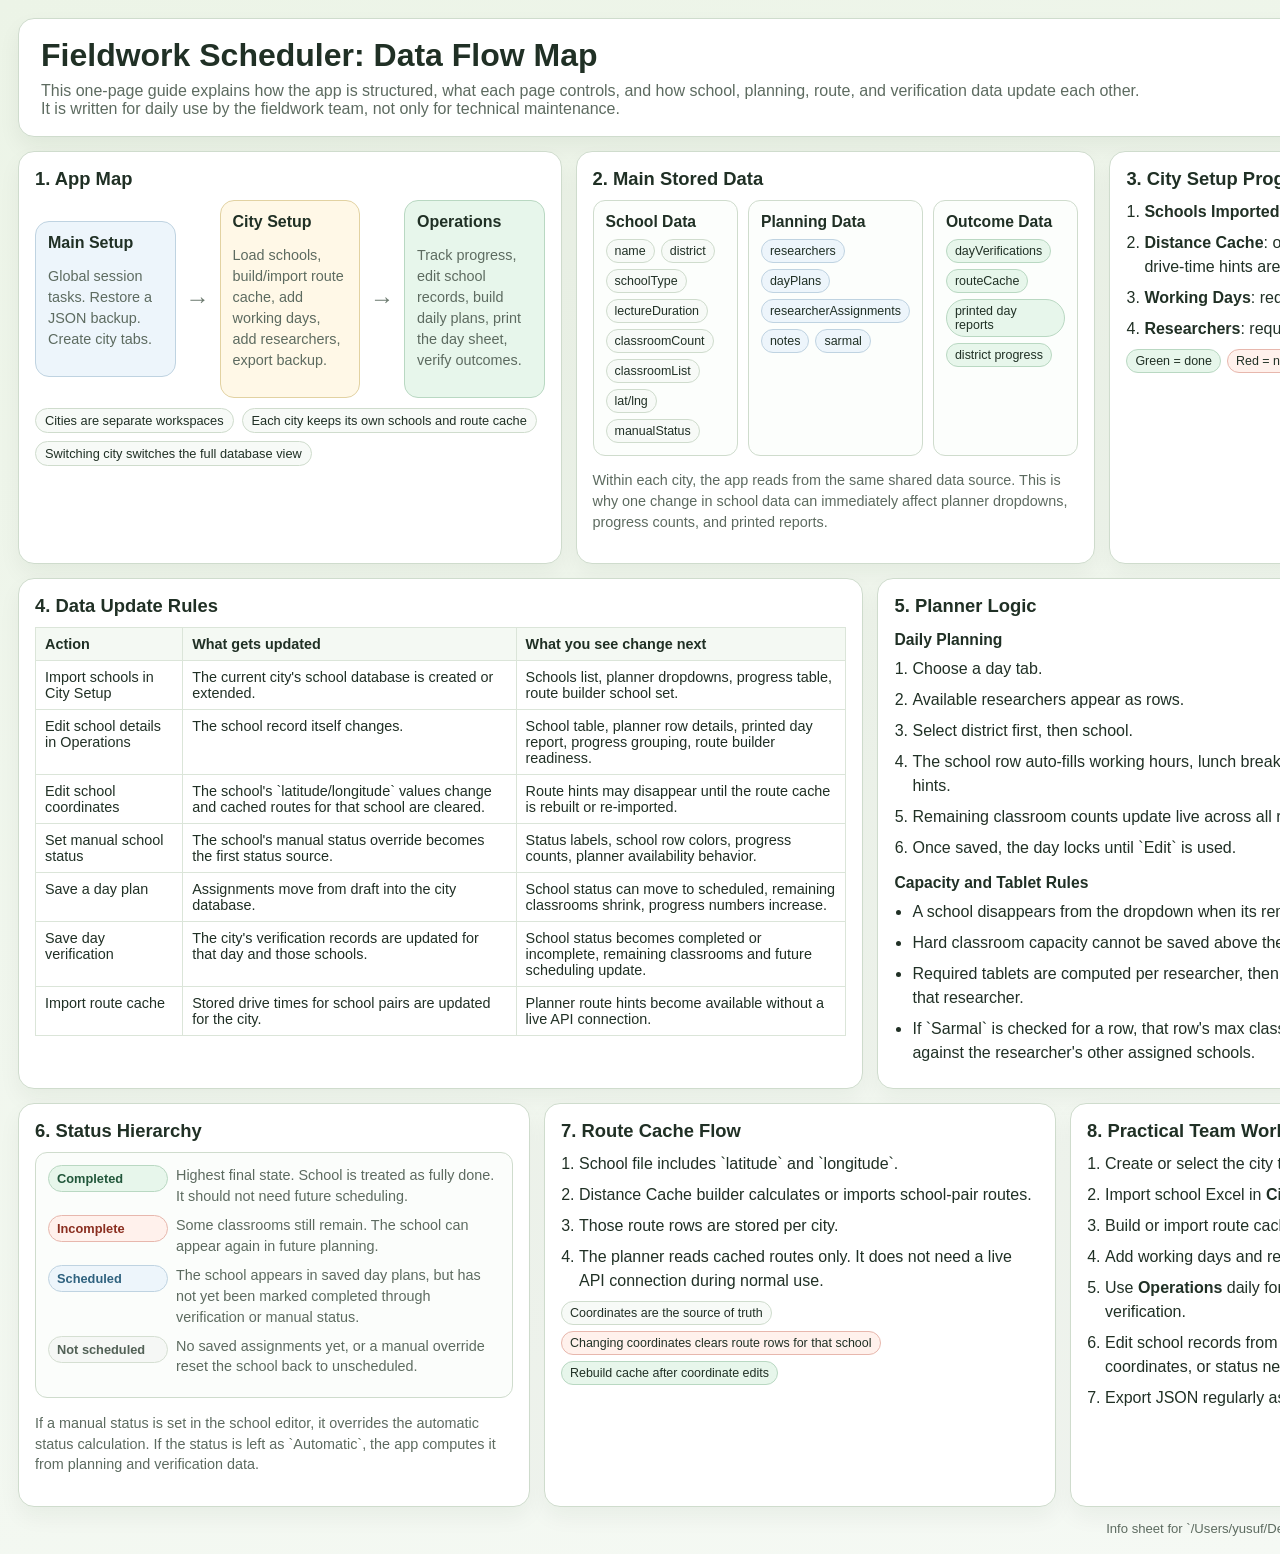
==== info-sheet.html @ a9aa2975 "Commit index" ====
<!doctype html>
<html lang="en">
<head>
  <meta charset="UTF-8">
  <meta name="viewport" content="width=device-width, initial-scale=1.0">
  <title>Fieldwork Scheduler Info Sheet</title>
  <style>
    :root {
      --bg: #eef4ea;
      --panel: #ffffff;
      --line: #cfdccd;
      --text: #203025;
      --muted: #5d6b60;
      --green: #1e7a46;
      --green-soft: #e7f6eb;
      --red: #a63d2f;
      --red-soft: #fff1ec;
      --blue: #2f627f;
      --blue-soft: #edf5fb;
      --gold: #8a6a1f;
      --gold-soft: #fff8e7;
    }

    * {
      box-sizing: border-box;
    }

    body {
      margin: 0;
      font-family: "Segoe UI", Tahoma, Geneva, Verdana, sans-serif;
      color: var(--text);
      background: linear-gradient(160deg, #ecf4e7 0%, #f5f9f4 100%);
    }

    .sheet {
      width: max(1600px, 100vw);
      min-height: 100vh;
      padding: 18px;
      display: grid;
      gap: 14px;
    }

    .hero {
      background: var(--panel);
      border: 1px solid var(--line);
      border-radius: 16px;
      padding: 18px 22px;
      box-shadow: 0 10px 22px rgba(20, 35, 24, 0.06);
    }

    .hero h1 {
      margin: 0;
      font-size: 2rem;
    }

    .hero p {
      margin: 8px 0 0;
      color: var(--muted);
      max-width: 1100px;
      font-size: 1rem;
    }

    .top-grid {
      display: grid;
      grid-template-columns: 1.15fr 1.1fr 1fr;
      gap: 14px;
      align-items: stretch;
    }

    .panel {
      background: var(--panel);
      border: 1px solid var(--line);
      border-radius: 16px;
      padding: 16px;
      box-shadow: 0 10px 22px rgba(20, 35, 24, 0.05);
    }

    .panel h2 {
      margin: 0 0 10px;
      font-size: 1.15rem;
    }

    .panel h3 {
      margin: 14px 0 8px;
      font-size: 0.98rem;
    }

    .small {
      color: var(--muted);
      font-size: 0.9rem;
      line-height: 1.45;
    }

    .flow-strip {
      display: grid;
      grid-template-columns: 1fr auto 1fr auto 1fr;
      gap: 10px;
      align-items: center;
      margin-top: 8px;
    }

    .flow-step {
      border-radius: 14px;
      padding: 12px;
      border: 1px solid var(--line);
      background: #fbfdfb;
      min-height: 120px;
    }

    .flow-step.main {
      background: var(--blue-soft);
      border-color: #bfd3e1;
    }

    .flow-step.setup {
      background: var(--gold-soft);
      border-color: #e2d2a2;
    }

    .flow-step.ops {
      background: var(--green-soft);
      border-color: #b9d8c2;
    }

    .arrow {
      text-align: center;
      font-size: 1.5rem;
      color: #6d7b70;
      font-weight: 700;
    }

    .tag-row {
      display: flex;
      flex-wrap: wrap;
      gap: 8px;
      margin-top: 10px;
    }

    .tag {
      border: 1px solid var(--line);
      border-radius: 999px;
      padding: 4px 9px;
      font-size: 0.8rem;
      background: #f7faf7;
    }

    .stores {
      display: grid;
      grid-template-columns: repeat(3, 1fr);
      gap: 10px;
    }

    .store {
      border: 1px solid var(--line);
      border-radius: 12px;
      padding: 12px;
      background: #fcfefc;
    }

    .store h3 {
      margin-top: 0;
    }

    .chip-list {
      display: flex;
      flex-wrap: wrap;
      gap: 6px;
      margin-top: 8px;
    }

    .chip {
      border-radius: 999px;
      padding: 4px 8px;
      font-size: 0.78rem;
      border: 1px solid #cfdccd;
      background: #f7faf7;
    }

    .chip.green {
      background: var(--green-soft);
      border-color: #b9d8c2;
    }

    .chip.red {
      background: var(--red-soft);
      border-color: #e7b7ad;
    }

    .chip.blue {
      background: var(--blue-soft);
      border-color: #bfd3e1;
    }

    .mid-grid {
      display: grid;
      grid-template-columns: 1.2fr 1fr;
      gap: 14px;
    }

    .rule-list,
    .step-list {
      margin: 8px 0 0;
      padding-left: 18px;
      line-height: 1.5;
    }

    .rule-list li,
    .step-list li {
      margin-bottom: 7px;
    }

    .update-table {
      width: 100%;
      border-collapse: collapse;
      margin-top: 8px;
      font-size: 0.9rem;
    }

    .update-table th,
    .update-table td {
      border: 1px solid #dbe5d9;
      padding: 8px 9px;
      vertical-align: top;
    }

    .update-table th {
      background: #f4f9f3;
      text-align: left;
    }

    .bottom-grid {
      display: grid;
      grid-template-columns: 1fr 1fr 1fr;
      gap: 14px;
    }

    .legend-box {
      border: 1px solid var(--line);
      border-radius: 12px;
      padding: 12px;
      background: #fbfdfb;
    }

    .legend-row {
      display: grid;
      grid-template-columns: 120px 1fr;
      gap: 8px;
      align-items: start;
      margin-bottom: 8px;
    }

    .status-pill {
      display: inline-block;
      padding: 5px 8px;
      border-radius: 999px;
      font-size: 0.8rem;
      font-weight: 600;
      border: 1px solid transparent;
    }

    .status-pill.scheduled {
      color: #2f627f;
      background: #edf5fb;
      border-color: #bfd3e1;
    }

    .status-pill.completed {
      color: #22573b;
      background: #e7f6eb;
      border-color: #b9d8c2;
    }

    .status-pill.incomplete {
      color: #8a2e1f;
      background: #fff1ec;
      border-color: #e7b7ad;
    }

    .status-pill.not-scheduled {
      color: #526156;
      background: #f5f7f5;
      border-color: #d5dfd2;
    }

    .footer {
      color: var(--muted);
      font-size: 0.82rem;
      text-align: right;
    }

    @media print {
      @page {
        size: A3 landscape;
        margin: 10mm;
      }

      body {
        background: #fff;
      }

      .sheet {
        width: auto;
        min-height: auto;
        padding: 0;
      }

      .panel,
      .hero {
        box-shadow: none;
      }
    }
  </style>
</head>
<body>
  <main class="sheet">
    <section class="hero">
      <h1>Fieldwork Scheduler: Data Flow Map</h1>
      <p>This one-page guide explains how the app is structured, what each page controls, and how school, planning, route, and verification data update each other. It is written for daily use by the fieldwork team, not only for technical maintenance.</p>
    </section>

    <section class="top-grid">
      <div class="panel">
        <h2>1. App Map</h2>
        <div class="flow-strip">
          <div class="flow-step main">
            <strong>Main Setup</strong>
            <p class="small">Global session tasks. Restore a JSON backup. Create city tabs.</p>
          </div>
          <div class="arrow">→</div>
          <div class="flow-step setup">
            <strong>City Setup</strong>
            <p class="small">Load schools, build/import route cache, add working days, add researchers, export backup.</p>
          </div>
          <div class="arrow">→</div>
          <div class="flow-step ops">
            <strong>Operations</strong>
            <p class="small">Track progress, edit school records, build daily plans, print the day sheet, verify outcomes.</p>
          </div>
        </div>
        <div class="tag-row">
          <span class="tag">Cities are separate workspaces</span>
          <span class="tag">Each city keeps its own schools and route cache</span>
          <span class="tag">Switching city switches the full database view</span>
        </div>
      </div>

      <div class="panel">
        <h2>2. Main Stored Data</h2>
        <div class="stores">
          <div class="store">
            <h3>School Data</h3>
            <div class="chip-list">
              <span class="chip">name</span>
              <span class="chip">district</span>
              <span class="chip">schoolType</span>
              <span class="chip">lectureDuration</span>
              <span class="chip">classroomCount</span>
              <span class="chip">classroomList</span>
              <span class="chip">lat/lng</span>
              <span class="chip">manualStatus</span>
            </div>
          </div>
          <div class="store">
            <h3>Planning Data</h3>
            <div class="chip-list">
              <span class="chip blue">researchers</span>
              <span class="chip blue">dayPlans</span>
              <span class="chip blue">researcherAssignments</span>
              <span class="chip blue">notes</span>
              <span class="chip blue">sarmal</span>
            </div>
          </div>
          <div class="store">
            <h3>Outcome Data</h3>
            <div class="chip-list">
              <span class="chip green">dayVerifications</span>
              <span class="chip green">routeCache</span>
              <span class="chip green">printed day reports</span>
              <span class="chip green">district progress</span>
            </div>
          </div>
        </div>
        <p class="small">Within each city, the app reads from the same shared data source. This is why one change in school data can immediately affect planner dropdowns, progress counts, and printed reports.</p>
      </div>

      <div class="panel">
        <h2>3. City Setup Progress Strip</h2>
        <ol class="step-list">
          <li><strong>Schools Imported</strong>: required before operations can start.</li>
          <li><strong>Distance Cache</strong>: optional for planning, but required if drive-time hints are needed.</li>
          <li><strong>Working Days</strong>: required before daily planning.</li>
          <li><strong>Researchers</strong>: required before assignments can be made.</li>
        </ol>
        <div class="chip-list">
          <span class="chip green">Green = done</span>
          <span class="chip red">Red = not yet done</span>
          <span class="chip blue">Click a step to jump to that section</span>
        </div>
      </div>
    </section>

    <section class="mid-grid">
      <div class="panel">
        <h2>4. Data Update Rules</h2>
        <table class="update-table">
          <thead>
            <tr>
              <th>Action</th>
              <th>What gets updated</th>
              <th>What you see change next</th>
            </tr>
          </thead>
          <tbody>
            <tr>
              <td>Import schools in City Setup</td>
              <td>The current city's school database is created or extended.</td>
              <td>Schools list, planner dropdowns, progress table, route builder school set.</td>
            </tr>
            <tr>
              <td>Edit school details in Operations</td>
              <td>The school record itself changes.</td>
              <td>School table, planner row details, printed day report, progress grouping, route builder readiness.</td>
            </tr>
            <tr>
              <td>Edit school coordinates</td>
              <td>The school's `latitude/longitude` values change and cached routes for that school are cleared.</td>
              <td>Route hints may disappear until the route cache is rebuilt or re-imported.</td>
            </tr>
            <tr>
              <td>Set manual school status</td>
              <td>The school's manual status override becomes the first status source.</td>
              <td>Status labels, school row colors, progress counts, planner availability behavior.</td>
            </tr>
            <tr>
              <td>Save a day plan</td>
              <td>Assignments move from draft into the city database.</td>
              <td>School status can move to scheduled, remaining classrooms shrink, progress numbers increase.</td>
            </tr>
            <tr>
              <td>Save day verification</td>
              <td>The city's verification records are updated for that day and those schools.</td>
              <td>School status becomes completed or incomplete, remaining classrooms and future scheduling update.</td>
            </tr>
            <tr>
              <td>Import route cache</td>
              <td>Stored drive times for school pairs are updated for the city.</td>
              <td>Planner route hints become available without a live API connection.</td>
            </tr>
          </tbody>
        </table>
      </div>

      <div class="panel">
        <h2>5. Planner Logic</h2>
        <h3>Daily Planning</h3>
        <ol class="step-list">
          <li>Choose a day tab.</li>
          <li>Available researchers appear as rows.</li>
          <li>Select district first, then school.</li>
          <li>The school row auto-fills working hours, lunch break, duration, max class size, and route hints.</li>
          <li>Remaining classroom counts update live across all researchers in the same day.</li>
          <li>Once saved, the day locks until `Edit` is used.</li>
        </ol>
        <h3>Capacity and Tablet Rules</h3>
        <ul class="rule-list">
          <li>A school disappears from the dropdown when its remaining classrooms reach zero.</li>
          <li>Hard classroom capacity cannot be saved above the school's total classroom count.</li>
          <li>Required tablets are computed per researcher, then the maximum relevant value is used for that researcher.</li>
          <li>If `Sarmal` is checked for a row, that row's max class size is doubled before comparing it against the researcher's other assigned schools.</li>
        </ul>
      </div>
    </section>

    <section class="bottom-grid">
      <div class="panel">
        <h2>6. Status Hierarchy</h2>
        <div class="legend-box">
          <div class="legend-row">
            <span class="status-pill completed">Completed</span>
            <span class="small">Highest final state. School is treated as fully done. It should not need future scheduling.</span>
          </div>
          <div class="legend-row">
            <span class="status-pill incomplete">Incomplete</span>
            <span class="small">Some classrooms still remain. The school can appear again in future planning.</span>
          </div>
          <div class="legend-row">
            <span class="status-pill scheduled">Scheduled</span>
            <span class="small">The school appears in saved day plans, but has not yet been marked completed through verification or manual status.</span>
          </div>
          <div class="legend-row">
            <span class="status-pill not-scheduled">Not scheduled</span>
            <span class="small">No saved assignments yet, or a manual override reset the school back to unscheduled.</span>
          </div>
        </div>
        <p class="small">If a manual status is set in the school editor, it overrides the automatic status calculation. If the status is left as `Automatic`, the app computes it from planning and verification data.</p>
      </div>

      <div class="panel">
        <h2>7. Route Cache Flow</h2>
        <ol class="step-list">
          <li>School file includes `latitude` and `longitude`.</li>
          <li>Distance Cache builder calculates or imports school-pair routes.</li>
          <li>Those route rows are stored per city.</li>
          <li>The planner reads cached routes only. It does not need a live API connection during normal use.</li>
        </ol>
        <div class="chip-list">
          <span class="chip">Coordinates are the source of truth</span>
          <span class="chip red">Changing coordinates clears route rows for that school</span>
          <span class="chip green">Rebuild cache after coordinate edits</span>
        </div>
      </div>

      <div class="panel">
        <h2>8. Practical Team Workflow</h2>
        <ol class="step-list">
          <li>Create or select the city tab.</li>
          <li>Import school Excel in <strong>City Setup</strong>.</li>
          <li>Build or import route cache if drive times are needed.</li>
          <li>Add working days and researchers.</li>
          <li>Use <strong>Operations</strong> daily for planning, printing, and end-of-day verification.</li>
          <li>Edit school records from the schools list whenever details, coordinates, or status need manual correction.</li>
          <li>Export JSON regularly as a backup of all cities.</li>
        </ol>
      </div>
    </section>

    <div class="footer">
      Info sheet for `/Users/yusuf/Desktop/scheduler 2/v5-coordinate-routing/index.html`
    </div>
  </main>
</body>
</html>
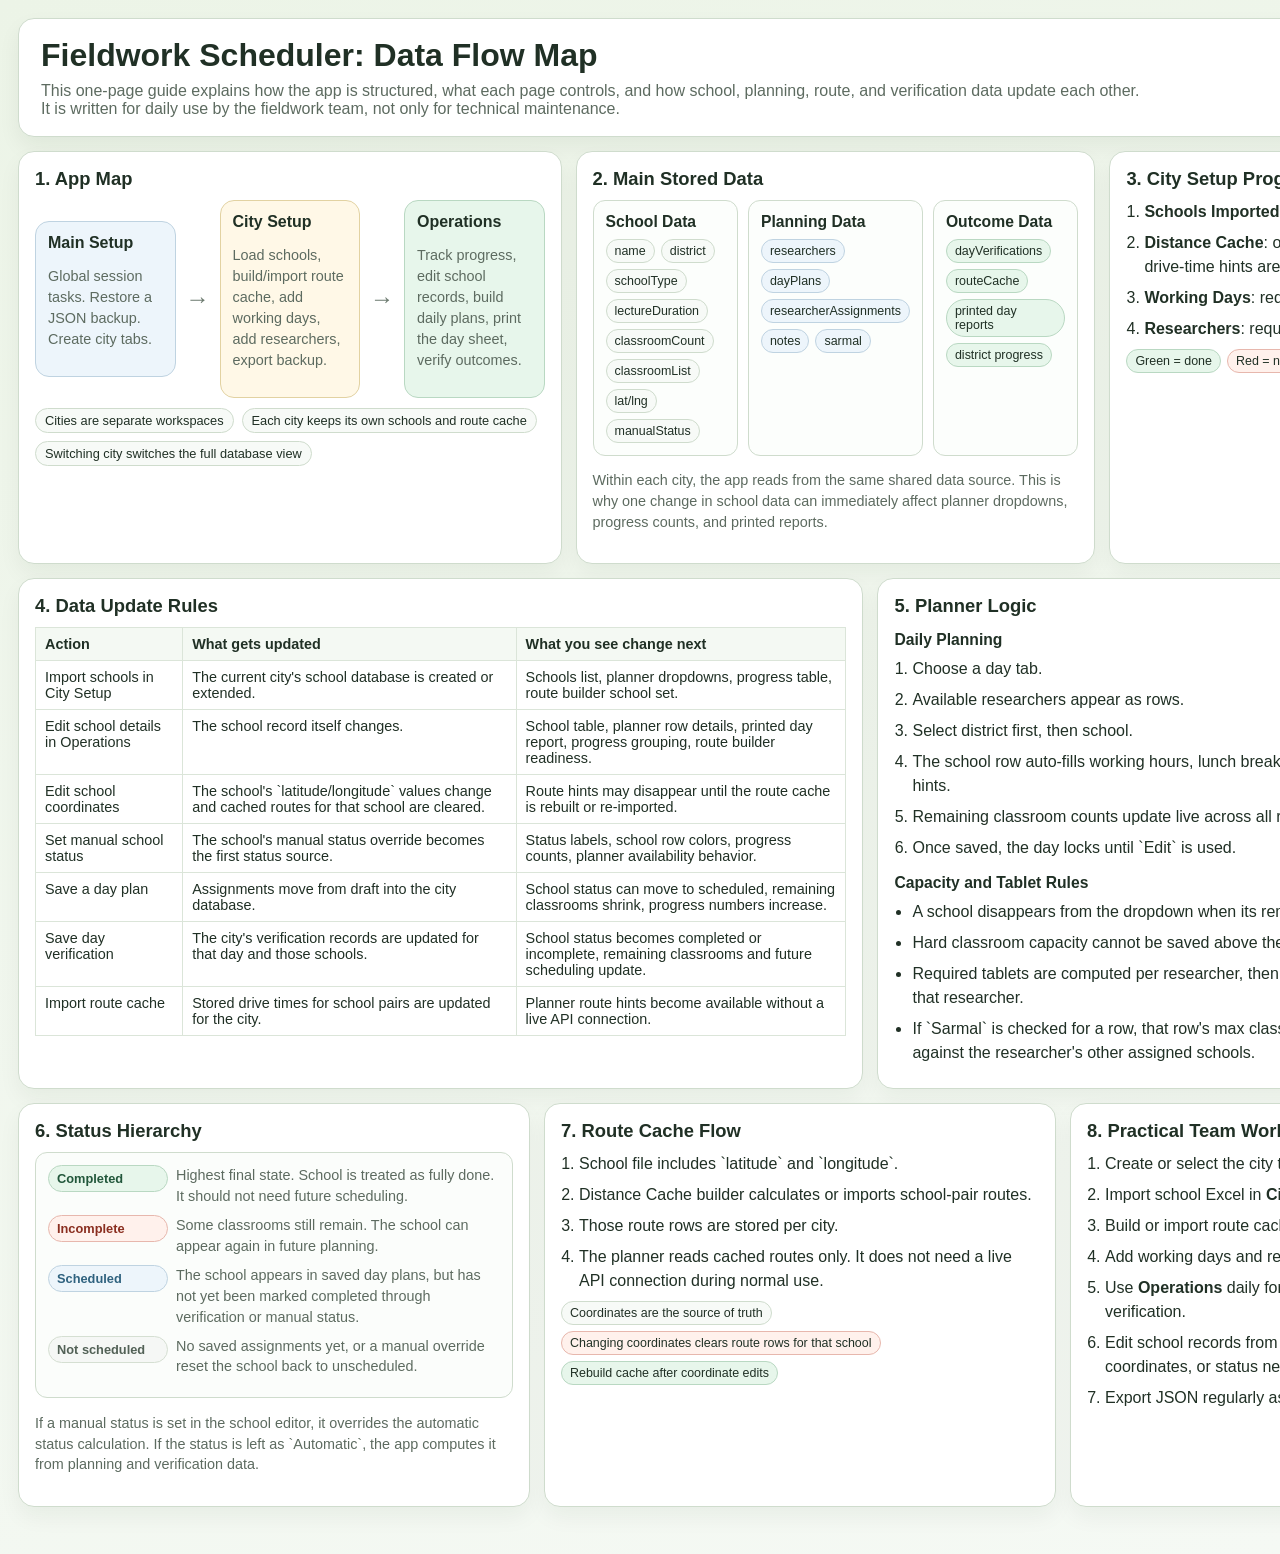
==== commit 87278040: "Move frontend and backend to the same project" ====
--- a/info-sheet.html
+++ b/info-sheet.html
@@ -525,8 +525,9 @@
     </section>
 
     <div class="footer">
-      Info sheet for `/Users/yusuf/Desktop/scheduler 2/v5-coordinate-routing/index.html`
+      Info sheet for `http://localhost:5000/index.html`
     </div>
   </main>
 </body>
 </html>
+
